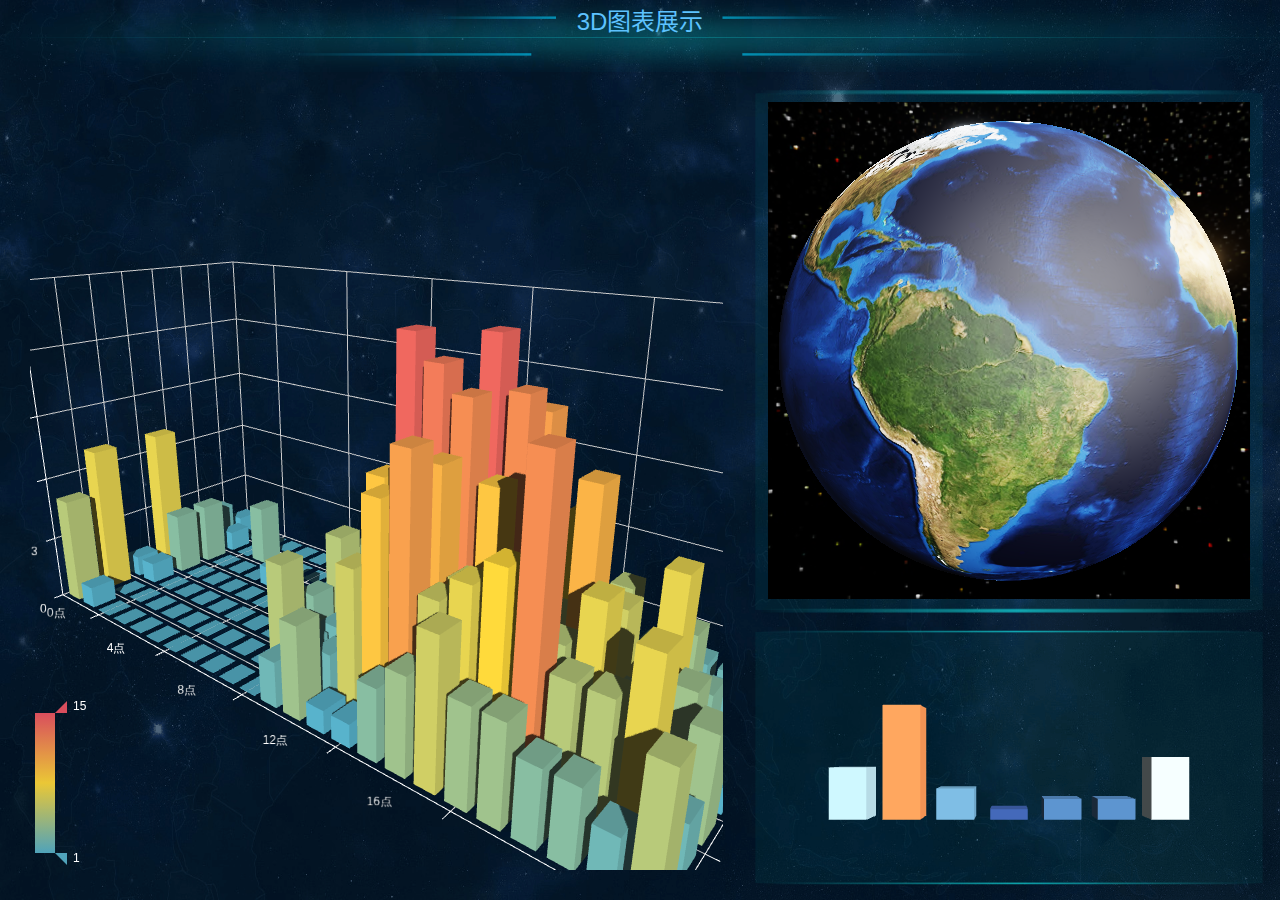
==== case02/index.html @ 2cf9951b "主页更改" ====
<!DOCTYPE html>

<html lang="zh-CN">
	<head>
		<meta charset="utf-8" />
	    <meta name="viewport" content="width=device-width,initial-scale=1,minimum-scale=1,maximum-scale=1,user-scalable=no" />
	    <meta http-equiv="X-UA-Compatible" content="IE=edge, chrome=1" />
		<title>3D图表展示</title>
		<link rel="stylesheet" href="css/bootstrap.min.css" />
		<link rel="stylesheet" href="css/app.css" />
	</head>
	
	<body class="bg05">
		<header class="header">
			<h3>3D图表展示</h3>
		</header>
		
		<div class="wrapper">
			<div class="container-fluid">
				<div class="row fill-h">
					<div class="col-lg-7 fill-h">
						<div class="xpanel-wrapper xpanel-wrapper-1">
							<div class="xpanel no-bg">
								<div class="fill-h" id="bar3D"></div>
							</div>
						</div>
					</div>
					<div class="col-lg-5 fill-h">
						<div class="xpanel-wrapper xpanel-wrapper-2-3">
							<div class="xpanel">
								<div class="fill-h" id="globe3D"></div>
							</div>
						</div>
						<div class="xpanel-wrapper xpanel-wrapper-1-3">
							<div class="xpanel">
								<div class="fill-h" id="bar2D"></div>
							</div>
						</div>
					</div>
				</div>
			</div>
		</div>
		
		<script type="text/javascript" src="js/jquery-3.3.1.min.js"></script>
		<script type="text/javascript" src="js/echarts.js"></script>
		<script type="text/javascript" src="js/echarts-gl.min.js"></script>
		<script type="text/javascript">
			$(function() {
				/******************* 3D柱形图 ******************/
				//初始化echarts实例
				const bar3D = echarts.init(document.getElementById("bar3D"));
				//数据
				const hours = ['0点', '1点', '2点', '3点', '4点', '5点', '6点', 
								'7点', '8点', '9点','10点','11点', '12点',
				        		'13点', '14点', '15点', '16点', '17点', '18点',
				        		'19点', '20点', '21点', '22点', '23点'];
				const days = ['星期一', '星期二', '星期三', '星期四', '星期五', '星期六', '星期天'];
				const data = [ //[hour, day, val]
					[0,0,5], [0,1,1], [0,2,0], [0,3,0],
					[0,4,0], [0,5,0], [0,6,0], [0,7,0],
					[0,8,0], [0,9,0], [0,10,0], [0,11,2],
					[0,12,4], [0,13,1], [0,14,1], [0,15,3],
					[0,16,4], [0,17,6], [0,18,4], [0,19,4],
					[0,20,3], [0,21,3], [0,22,2], [0,23,5],
					[1,0,7], [1,1,0], [1,2,0], [1,3,0], 
					[1,4,0], [1,5,0], [1,6,0], [1,7,0],
					[1,8,0], [1,9,0], [1,10,5], [1,11,2],
					[1,12,2], [1,13,6], [1,14,9], [1,15,11],
					[1,16,6], [1,17,7], [1,18,8], [1,19,12],
					[1,20,5], [1,21,5], [1,22,7], [1,23,2],
					[2,0,1], [2,1,1], [2,2,0], [2,3,0], 
					[2,4,0], [2,5,0], [2,6,0], [2,7,0],
					[2,8,0], [2,9,0], [2,10,3], [2,11,2],
					[2,12,1],[2,13,9],[2,14,8],[2,15,10],[2,16,6],[2,17,5],[2,18,5],[2,19,5],[2,20,7],[2,21,4],[2,22,2],[2,23,4],[3,0,7],[3,1,3],[3,2,0],[3,3,0],[3,4,0],[3,5,0],[3,6,0],[3,7,0],[3,8,1],[3,9,0],[3,10,5],[3,11,4],[3,12,7],[3,13,14],[3,14,13],[3,15,12],[3,16,9],[3,17,5],[3,18,5],[3,19,10],[3,20,6],[3,21,4],[3,22,4],[3,23,1],[4,0,1],[4,1,3],[4,2,0],[4,3,0],[4,4,0],[4,5,1],[4,6,0],[4,7,0],[4,8,0],[4,9,2],[4,10,4],[4,11,4],[4,12,2],[4,13,4],[4,14,4],[4,15,14],[4,16,12],[4,17,1],[4,18,8],[4,19,5],[4,20,3],[4,21,7],[4,22,3],[4,23,0],[5,0,2],[5,1,1],[5,2,0],[5,3,3],[5,4,0],[5,5,0],[5,6,0],[5,7,0],[5,8,2],[5,9,0],[5,10,4],[5,11,1],[5,12,5],[5,13,10],[5,14,5],[5,15,7],[5,16,11],[5,17,6],[5,18,0],[5,19,5],[5,20,3],[5,21,4],[5,22,2],[5,23,0],[6,0,1],[6,1,0],[6,2,0],[6,3,0],[6,4,0],[6,5,0],[6,6,0],[6,7,0],[6,8,0],[6,9,0],[6,10,1],[6,11,0],[6,12,2],[6,13,1],[6,14,3],[6,15,4],[6,16,0],[6,17,0],[6,18,0],[6,19,0],[6,20,1],[6,21,2],[6,22,2],[6,23,6]];
				const barOpt = {
				    tooltip: {
				    	formatter: function(params) {
				    		let series = params.seriesName;
				    		let val = params.value;
				    		return series + '<br/>' + 
				    			days[val[1]] + '<br/>' + 
				    			hours[val[0]] +'<br/>值：' + val[2];
				    	}
				    },
				    visualMap: {
				        max: 15,
				        min: 1,
				        calculable: true,
				        inRange: {
				            color: ['#50a3ba', '#eac736', '#d94e5d']
				        },
				        textStyle: {
				            color: '#fff'
				        }
				    },
				    grid3D: {
				    	boxWidth: 200,
				    	boxDepth: 80,
				        viewControl: {
				        	distance: 220, //视觉距离
				            autoRotate: false //自动旋转
				        },
				        light: { //光照配置
				            main: {
				                intensity: 1.2,
				                shadow: true
				            },
				            ambient: {
				                intensity: 0.3
				            }
				        },
				        axisLabel: {
				        	textStyle: {
				        		color: '#fff'
				        	}
				        },
				        axisLine: {
				        	lineStyle: {
				        		color: '#fff',
				        		width: 1
				        	}
				       	},
				       	axisPointer: {
				       		show: false
				       	}
				    },
				    xAxis3D: {
				        type: 'category',
				       	name: '',
				        data: hours
				    },
				    yAxis3D: {
				        type: 'category',
				        name: '',
				        data: days
				    },
				    zAxis3D: {
				        type: 'value',
						name: ''				        
				    },
				    series: [{
				        type: 'bar3D',
				        name: 'Bar3D',
				        data: data.map(function (item) {
				            return {
				                value: [item[1], item[0], item[2]]
				            }
				        }),
				        shading: 'lambert',
				        emphasis: {
				            label: {
				                textStyle: {
				                    fontSize: 16,
				                    color: '#900'
				                }
				            },
				            itemStyle: {
				                color: '#900'
				            }
				        }
				    }]
				};
				//渲染图表
				bar3D.setOption(barOpt);
				
				/****************** 3D地球 ********************/
				//初始化echart实例
				const globe3D = echarts.init(document.getElementById("globe3D"));
				//配置项
				const globeOpt = {
				    globe: {
				    	environment: 'img/bg09.jpg', //环境贴图
				        baseTexture: "img/globe.jpg", //地球的纹理
				        heightTexture: "img/globe.jpg", //地图的高度纹理
				        displacementScale: 0, //地球顶点位移的大小
				        shading: 'realistic', //着色效果，真实感渲染
				        realisticMaterial: { //真实感渲染配置
				            roughness: 0.8 //材质的粗糙度
				        },
				        postEffect: { //后处理特效配置
				            enable: true
				        },
				        light: { //光照设置
				            main: { //场景主光源设置，在globe设置中就是太阳光
				                intensity: 5, //主光源强度
				                shadow: true //是否投影
				            },
				            ambientCubemap: { //使用纹理作为光源的环境光， 会为物体提供漫反射和高光反射
				                texture: 'img/pisa.hdr', //环境光贴图
				                diffuseIntensity: 0.1 //漫反射强度
				            }
				        }
				    }
				};
				//渲染图表
				globe3D.setOption(globeOpt);
				
				/******************* 二维数据的3D展示 ******************/
				//初始化echarts实例
				const bar2D = echarts.init(document.getElementById("bar2D"));
				const xData = ['A', 'B', 'C', 'D', 'E', 'F', 'G'];
				const yData = [''];
				const data2 = [[0,0,5],[0,1,11],[0,2,3],[6,3,1],[6,4,2],[6,5,2],[6,6,6]];
				const barOpt2 = {
					visualMap: {
				        show: false,
				        max: 15,
				        inRange: {
				            color: ['#313695', '#4575b4', '#74add1', '#abd9e9', '#e0f3f8', '#ffffbf', '#fee090', '#fdae61', '#f46d43', '#d73027', '#a50026']
				        }
				    },
					grid3D: {
						show: false,
						left: 0,
						right: 0,
						top: 0,
						bottom: 0,
				        boxWidth: 300,
				        boxDepth: 20,
				        light: {
				            main: {
				                intensity: 1.2,
				                shadow: true
				            },
				            ambient: {
				                intensity: 0.3
				            }
				        },
				        viewControl:{
				            alpha: 0,
				            beta: 0
				        }
				    },
				    xAxis3D: {
				    	type: 'category',
				        name: '',
				        data: xData
				    },
				    yAxis3D: {
				    	type: 'category',
				        name: '',
				        data: yData
				    },
				    zAxis3D: {
				    	type: 'value',
				        name: ''
				    },
				    series: [{
				        type: 'bar3D',
				        data: data2.map(function (item) {
				            return {
				                value: [item[1], item[0], item[2]],
				            }
				        }),
				        shading: 'lambert',
				        label: {
				            textStyle: {
				                fontSize: 16,
				                borderWidth: 1
				            }
				        },
				        emphasis: {
				            label: {
				                textStyle: {
				                    fontSize: 20,
				                }
				            }
				        }
				    }]
				}
				//渲染图表
				bar2D.setOption(barOpt2);
				
				/********** 浏览器窗口改变时，重置报表大小 ****************/
				window.onresize = function() {
					bar3D.resize();
					globe3D.resize();
					bar2D.resize();
				}
			});
		</script>
	</body>
</html>
---- case02/css/app.css ----
@charset "utf-8";

/********** Global **********/
/*
 *常用背景色： #0f1c30 #0b0f34 (6,64,102) (29,45,57) (7,33,58) (8,13,28) (15,43,36)
 */
html, body {
	width:100%;
	height:100%;
	min-height:635px;
	font-family:"microsoft yahei", arial, sans-serif;
	background-color:#0f1c30;
	background-repeat:no-repeat;
	background-position:center;
	background-size:100% 100%;
	overflow-x:hidden;
	overflow-y:auto;
}
body.bg05 {background-image:url("../img/bg05.png");}
body.bg06 {background-image:url("../img/bg06.png");}
body.bg07 {background-image:url("../img/bg07.png");}
body.bg08 {background-image:url("../img/bg08.png");}
.header {
	margin:0 auto;
	width:100%;
	height:72px;
	max-width:1920px;
	background:url("../img/header.png") center no-repeat;
	background-size:100% 100%;
}
.header h3 {
	margin:0;
	padding:0;
	line-height:44px;
	text-align:center;
	font-size:24px;
	color:#5dc2fe;
}
.wrapper {position:absolute;top:87px;bottom:0;left:0;right:0;min-height:545px;}
.container-fluid {height:100%;min-height:100%;}
.row {margin-left:-7px;margin-right:-8px;}
.row>div {padding-left:7px;padding-right:8px;}
.xpanel-wrapper {padding-bottom:15px;box-sizing:border-box;}
.xpanel-wrapper-1 {height:100%;}
.xpanel-wrapper-2 {height:50%;}
.xpanel-wrapper-1-3 {height:33.33333%;}
.xpanel-wrapper-2-3 {height:66.66666%;}
.xpanel {
	padding:15px;
	height:100%;
	min-height:170px;
	background:url("../img/panel.png") center no-repeat;
	background-size:100% 100%;
	box-sizing:border-box;
}

/* tool */
.fill-h {height:100%;min-height:100%;}
.no-margin {margin:0 !important;}
.no-padding {padding:0 !important;}
.no-bg {background:none !important;}
.no-border {border:0 !important;}

/* scrollbar */
::-webkit-scrollbar {width:0;height:0;}
::-webkit-scrollbar-track {background-color:transparent;}
::-webkit-scrollbar-thumb {border-radius:5px;background-color:rgba(0, 0, 0, 0.3);}
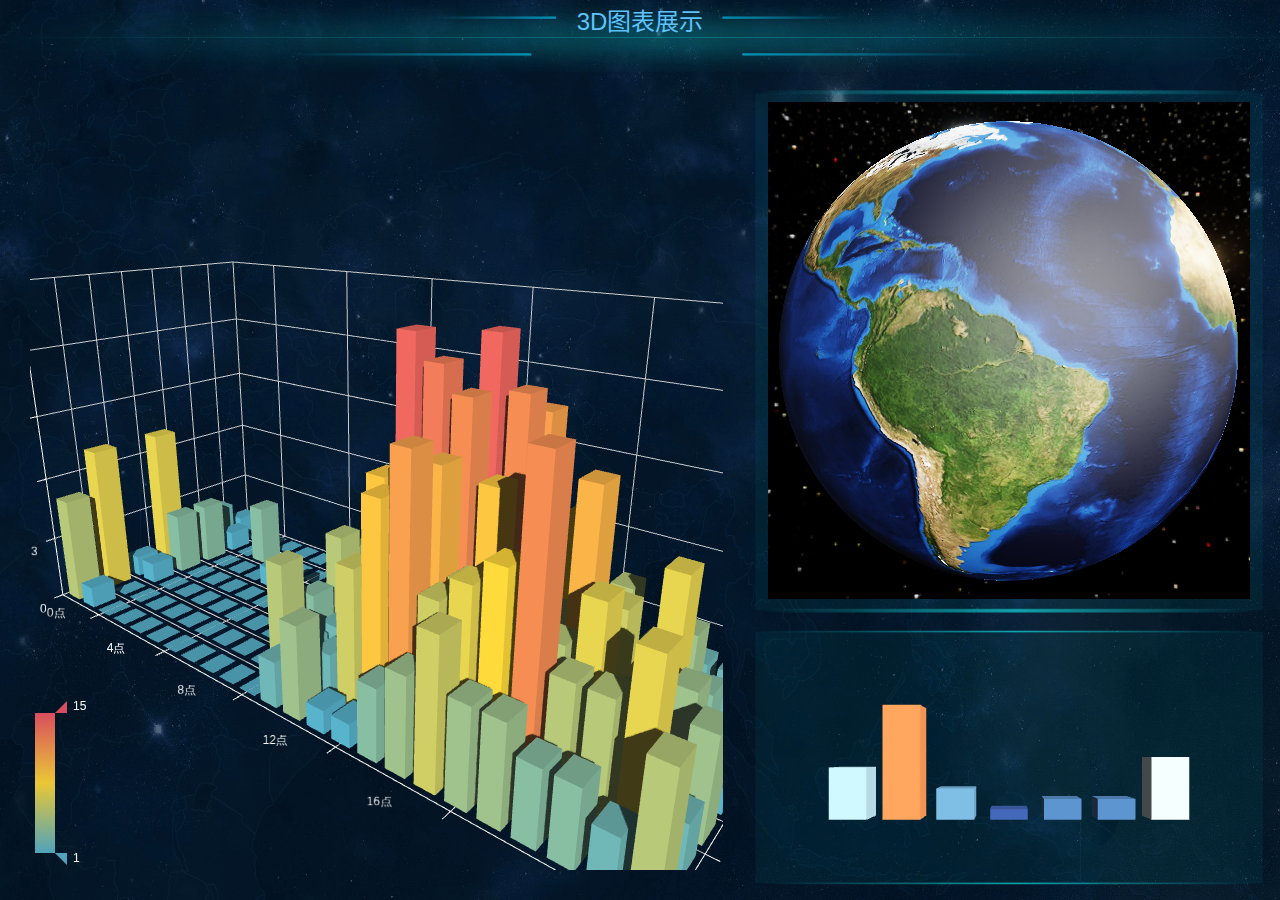
==== commit 8d29d4e6: "删减一些东西" ====
--- a/case02/index.html
+++ b/case02/index.html
@@ -1,283 +1,447 @@
 <!DOCTYPE html>
 
 <html lang="zh-CN">
-	<head>
-		<meta charset="utf-8" />
-	    <meta name="viewport" content="width=device-width,initial-scale=1,minimum-scale=1,maximum-scale=1,user-scalable=no" />
-	    <meta http-equiv="X-UA-Compatible" content="IE=edge, chrome=1" />
-		<title>3D图表展示</title>
-		<link rel="stylesheet" href="css/bootstrap.min.css" />
-		<link rel="stylesheet" href="css/app.css" />
-	</head>
-	
-	<body class="bg05">
-		<header class="header">
-			<h3>3D图表展示</h3>
-		</header>
-		
-		<div class="wrapper">
-			<div class="container-fluid">
-				<div class="row fill-h">
-					<div class="col-lg-7 fill-h">
-						<div class="xpanel-wrapper xpanel-wrapper-1">
-							<div class="xpanel no-bg">
-								<div class="fill-h" id="bar3D"></div>
-							</div>
-						</div>
-					</div>
-					<div class="col-lg-5 fill-h">
-						<div class="xpanel-wrapper xpanel-wrapper-2-3">
-							<div class="xpanel">
-								<div class="fill-h" id="globe3D"></div>
-							</div>
-						</div>
-						<div class="xpanel-wrapper xpanel-wrapper-1-3">
-							<div class="xpanel">
-								<div class="fill-h" id="bar2D"></div>
-							</div>
-						</div>
-					</div>
-				</div>
-			</div>
-		</div>
-		
-		<script type="text/javascript" src="js/jquery-3.3.1.min.js"></script>
-		<script type="text/javascript" src="js/echarts.js"></script>
-		<script type="text/javascript" src="js/echarts-gl.min.js"></script>
-		<script type="text/javascript">
-			$(function() {
-				/******************* 3D柱形图 ******************/
-				//初始化echarts实例
-				const bar3D = echarts.init(document.getElementById("bar3D"));
-				//数据
-				const hours = ['0点', '1点', '2点', '3点', '4点', '5点', '6点', 
-								'7点', '8点', '9点','10点','11点', '12点',
-				        		'13点', '14点', '15点', '16点', '17点', '18点',
-				        		'19点', '20点', '21点', '22点', '23点'];
-				const days = ['星期一', '星期二', '星期三', '星期四', '星期五', '星期六', '星期天'];
-				const data = [ //[hour, day, val]
-					[0,0,5], [0,1,1], [0,2,0], [0,3,0],
-					[0,4,0], [0,5,0], [0,6,0], [0,7,0],
-					[0,8,0], [0,9,0], [0,10,0], [0,11,2],
-					[0,12,4], [0,13,1], [0,14,1], [0,15,3],
-					[0,16,4], [0,17,6], [0,18,4], [0,19,4],
-					[0,20,3], [0,21,3], [0,22,2], [0,23,5],
-					[1,0,7], [1,1,0], [1,2,0], [1,3,0], 
-					[1,4,0], [1,5,0], [1,6,0], [1,7,0],
-					[1,8,0], [1,9,0], [1,10,5], [1,11,2],
-					[1,12,2], [1,13,6], [1,14,9], [1,15,11],
-					[1,16,6], [1,17,7], [1,18,8], [1,19,12],
-					[1,20,5], [1,21,5], [1,22,7], [1,23,2],
-					[2,0,1], [2,1,1], [2,2,0], [2,3,0], 
-					[2,4,0], [2,5,0], [2,6,0], [2,7,0],
-					[2,8,0], [2,9,0], [2,10,3], [2,11,2],
-					[2,12,1],[2,13,9],[2,14,8],[2,15,10],[2,16,6],[2,17,5],[2,18,5],[2,19,5],[2,20,7],[2,21,4],[2,22,2],[2,23,4],[3,0,7],[3,1,3],[3,2,0],[3,3,0],[3,4,0],[3,5,0],[3,6,0],[3,7,0],[3,8,1],[3,9,0],[3,10,5],[3,11,4],[3,12,7],[3,13,14],[3,14,13],[3,15,12],[3,16,9],[3,17,5],[3,18,5],[3,19,10],[3,20,6],[3,21,4],[3,22,4],[3,23,1],[4,0,1],[4,1,3],[4,2,0],[4,3,0],[4,4,0],[4,5,1],[4,6,0],[4,7,0],[4,8,0],[4,9,2],[4,10,4],[4,11,4],[4,12,2],[4,13,4],[4,14,4],[4,15,14],[4,16,12],[4,17,1],[4,18,8],[4,19,5],[4,20,3],[4,21,7],[4,22,3],[4,23,0],[5,0,2],[5,1,1],[5,2,0],[5,3,3],[5,4,0],[5,5,0],[5,6,0],[5,7,0],[5,8,2],[5,9,0],[5,10,4],[5,11,1],[5,12,5],[5,13,10],[5,14,5],[5,15,7],[5,16,11],[5,17,6],[5,18,0],[5,19,5],[5,20,3],[5,21,4],[5,22,2],[5,23,0],[6,0,1],[6,1,0],[6,2,0],[6,3,0],[6,4,0],[6,5,0],[6,6,0],[6,7,0],[6,8,0],[6,9,0],[6,10,1],[6,11,0],[6,12,2],[6,13,1],[6,14,3],[6,15,4],[6,16,0],[6,17,0],[6,18,0],[6,19,0],[6,20,1],[6,21,2],[6,22,2],[6,23,6]];
-				const barOpt = {
-				    tooltip: {
-				    	formatter: function(params) {
-				    		let series = params.seriesName;
-				    		let val = params.value;
-				    		return series + '<br/>' + 
-				    			days[val[1]] + '<br/>' + 
-				    			hours[val[0]] +'<br/>值：' + val[2];
-				    	}
-				    },
-				    visualMap: {
-				        max: 15,
-				        min: 1,
-				        calculable: true,
-				        inRange: {
-				            color: ['#50a3ba', '#eac736', '#d94e5d']
-				        },
-				        textStyle: {
-				            color: '#fff'
-				        }
-				    },
-				    grid3D: {
-				    	boxWidth: 200,
-				    	boxDepth: 80,
-				        viewControl: {
-				        	distance: 220, //视觉距离
-				            autoRotate: false //自动旋转
-				        },
-				        light: { //光照配置
-				            main: {
-				                intensity: 1.2,
-				                shadow: true
-				            },
-				            ambient: {
-				                intensity: 0.3
-				            }
-				        },
-				        axisLabel: {
-				        	textStyle: {
-				        		color: '#fff'
-				        	}
-				        },
-				        axisLine: {
-				        	lineStyle: {
-				        		color: '#fff',
-				        		width: 1
-				        	}
-				       	},
-				       	axisPointer: {
-				       		show: false
-				       	}
-				    },
-				    xAxis3D: {
-				        type: 'category',
-				       	name: '',
-				        data: hours
-				    },
-				    yAxis3D: {
-				        type: 'category',
-				        name: '',
-				        data: days
-				    },
-				    zAxis3D: {
-				        type: 'value',
-						name: ''				        
-				    },
-				    series: [{
-				        type: 'bar3D',
-				        name: 'Bar3D',
-				        data: data.map(function (item) {
-				            return {
-				                value: [item[1], item[0], item[2]]
-				            }
-				        }),
-				        shading: 'lambert',
-				        emphasis: {
-				            label: {
-				                textStyle: {
-				                    fontSize: 16,
-				                    color: '#900'
-				                }
-				            },
-				            itemStyle: {
-				                color: '#900'
-				            }
-				        }
-				    }]
-				};
-				//渲染图表
-				bar3D.setOption(barOpt);
-				
-				/****************** 3D地球 ********************/
-				//初始化echart实例
-				const globe3D = echarts.init(document.getElementById("globe3D"));
-				//配置项
-				const globeOpt = {
-				    globe: {
-				    	environment: 'img/bg09.jpg', //环境贴图
-				        baseTexture: "img/globe.jpg", //地球的纹理
-				        heightTexture: "img/globe.jpg", //地图的高度纹理
-				        displacementScale: 0, //地球顶点位移的大小
-				        shading: 'realistic', //着色效果，真实感渲染
-				        realisticMaterial: { //真实感渲染配置
-				            roughness: 0.8 //材质的粗糙度
-				        },
-				        postEffect: { //后处理特效配置
-				            enable: true
-				        },
-				        light: { //光照设置
-				            main: { //场景主光源设置，在globe设置中就是太阳光
-				                intensity: 5, //主光源强度
-				                shadow: true //是否投影
-				            },
-				            ambientCubemap: { //使用纹理作为光源的环境光， 会为物体提供漫反射和高光反射
-				                texture: 'img/pisa.hdr', //环境光贴图
-				                diffuseIntensity: 0.1 //漫反射强度
-				            }
-				        }
-				    }
-				};
-				//渲染图表
-				globe3D.setOption(globeOpt);
-				
-				/******************* 二维数据的3D展示 ******************/
-				//初始化echarts实例
-				const bar2D = echarts.init(document.getElementById("bar2D"));
-				const xData = ['A', 'B', 'C', 'D', 'E', 'F', 'G'];
-				const yData = [''];
-				const data2 = [[0,0,5],[0,1,11],[0,2,3],[6,3,1],[6,4,2],[6,5,2],[6,6,6]];
-				const barOpt2 = {
-					visualMap: {
-				        show: false,
-				        max: 15,
-				        inRange: {
-				            color: ['#313695', '#4575b4', '#74add1', '#abd9e9', '#e0f3f8', '#ffffbf', '#fee090', '#fdae61', '#f46d43', '#d73027', '#a50026']
-				        }
-				    },
-					grid3D: {
-						show: false,
-						left: 0,
-						right: 0,
-						top: 0,
-						bottom: 0,
-				        boxWidth: 300,
-				        boxDepth: 20,
-				        light: {
-				            main: {
-				                intensity: 1.2,
-				                shadow: true
-				            },
-				            ambient: {
-				                intensity: 0.3
-				            }
-				        },
-				        viewControl:{
-				            alpha: 0,
-				            beta: 0
-				        }
-				    },
-				    xAxis3D: {
-				    	type: 'category',
-				        name: '',
-				        data: xData
-				    },
-				    yAxis3D: {
-				    	type: 'category',
-				        name: '',
-				        data: yData
-				    },
-				    zAxis3D: {
-				    	type: 'value',
-				        name: ''
-				    },
-				    series: [{
-				        type: 'bar3D',
-				        data: data2.map(function (item) {
-				            return {
-				                value: [item[1], item[0], item[2]],
-				            }
-				        }),
-				        shading: 'lambert',
-				        label: {
-				            textStyle: {
-				                fontSize: 16,
-				                borderWidth: 1
-				            }
-				        },
-				        emphasis: {
-				            label: {
-				                textStyle: {
-				                    fontSize: 20,
-				                }
-				            }
-				        }
-				    }]
-				}
-				//渲染图表
-				bar2D.setOption(barOpt2);
-				
-				/********** 浏览器窗口改变时，重置报表大小 ****************/
-				window.onresize = function() {
-					bar3D.resize();
-					globe3D.resize();
-					bar2D.resize();
-				}
-			});
-		</script>
-	</body>
+
+<head>
+    <meta charset="utf-8" />
+    <meta name="viewport" content="width=device-width,initial-scale=1,minimum-scale=1,maximum-scale=1,user-scalable=no" />
+    <meta http-equiv="X-UA-Compatible" content="IE=edge, chrome=1" />
+    <title>3D图表展示</title>
+    <link rel="stylesheet" href="css/bootstrap.min.css" />
+    <link rel="stylesheet" href="css/app.css" />
+</head>
+
+<body class="bg05">
+    <header class="header">
+        <h3>3D图表展示</h3>
+    </header>
+
+    <div class="wrapper">
+        <div class="container-fluid">
+            <div class="row fill-h">
+                <div class="col-lg-7 fill-h">
+                    <div class="xpanel-wrapper xpanel-wrapper-1">
+                        <div class="xpanel no-bg">
+                            <div class="fill-h" id="bar3D"></div>
+                        </div>
+                    </div>
+                </div>
+                <div class="col-lg-5 fill-h">
+                    <div class="xpanel-wrapper xpanel-wrapper-2-3">
+                        <div class="xpanel">
+                            <div class="fill-h" id="globe3D"></div>
+                        </div>
+                    </div>
+                    <div class="xpanel-wrapper xpanel-wrapper-1-3">
+                        <div class="xpanel">
+                            <div class="fill-h" id="bar2D"></div>
+                        </div>
+                    </div>
+                </div>
+            </div>
+        </div>
+    </div>
+
+    <script type="text/javascript" src="js/jquery-3.3.1.min.js"></script>
+    <script type="text/javascript" src="js/echarts.js"></script>
+    <script type="text/javascript" src="js/echarts-gl.min.js"></script>
+    <script type="text/javascript">
+        $(function() {
+            /******************* 3D柱形图 ******************/
+            //初始化echarts实例
+            const bar3D = echarts.init(document.getElementById("bar3D"));
+            //数据
+            const hours = ['0点', '1点', '2点', '3点', '4点', '5点', '6点',
+                '7点', '8点', '9点', '10点', '11点', '12点',
+                '13点', '14点', '15点', '16点', '17点', '18点',
+                '19点', '20点', '21点', '22点', '23点'
+            ];
+            const days = ['星期一', '星期二', '星期三', '星期四', '星期五', '星期六', '星期天'];
+            const data = [ //[hour, day, val]
+                [0, 0, 5],
+                [0, 1, 1],
+                [0, 2, 0],
+                [0, 3, 0],
+                [0, 4, 0],
+                [0, 5, 0],
+                [0, 6, 0],
+                [0, 7, 0],
+                [0, 8, 0],
+                [0, 9, 0],
+                [0, 10, 0],
+                [0, 11, 2],
+                [0, 12, 4],
+                [0, 13, 1],
+                [0, 14, 1],
+                [0, 15, 3],
+                [0, 16, 4],
+                [0, 17, 6],
+                [0, 18, 4],
+                [0, 19, 4],
+                [0, 20, 3],
+                [0, 21, 3],
+                [0, 22, 2],
+                [0, 23, 5],
+                [1, 0, 7],
+                [1, 1, 0],
+                [1, 2, 0],
+                [1, 3, 0],
+                [1, 4, 0],
+                [1, 5, 0],
+                [1, 6, 0],
+                [1, 7, 0],
+                [1, 8, 0],
+                [1, 9, 0],
+                [1, 10, 5],
+                [1, 11, 2],
+                [1, 12, 2],
+                [1, 13, 6],
+                [1, 14, 9],
+                [1, 15, 11],
+                [1, 16, 6],
+                [1, 17, 7],
+                [1, 18, 8],
+                [1, 19, 12],
+                [1, 20, 5],
+                [1, 21, 5],
+                [1, 22, 7],
+                [1, 23, 2],
+                [2, 0, 1],
+                [2, 1, 1],
+                [2, 2, 0],
+                [2, 3, 0],
+                [2, 4, 0],
+                [2, 5, 0],
+                [2, 6, 0],
+                [2, 7, 0],
+                [2, 8, 0],
+                [2, 9, 0],
+                [2, 10, 3],
+                [2, 11, 2],
+                [2, 12, 1],
+                [2, 13, 9],
+                [2, 14, 8],
+                [2, 15, 10],
+                [2, 16, 6],
+                [2, 17, 5],
+                [2, 18, 5],
+                [2, 19, 5],
+                [2, 20, 7],
+                [2, 21, 4],
+                [2, 22, 2],
+                [2, 23, 4],
+                [3, 0, 7],
+                [3, 1, 3],
+                [3, 2, 0],
+                [3, 3, 0],
+                [3, 4, 0],
+                [3, 5, 0],
+                [3, 6, 0],
+                [3, 7, 0],
+                [3, 8, 1],
+                [3, 9, 0],
+                [3, 10, 5],
+                [3, 11, 4],
+                [3, 12, 7],
+                [3, 13, 14],
+                [3, 14, 13],
+                [3, 15, 12],
+                [3, 16, 9],
+                [3, 17, 5],
+                [3, 18, 5],
+                [3, 19, 10],
+                [3, 20, 6],
+                [3, 21, 4],
+                [3, 22, 4],
+                [3, 23, 1],
+                [4, 0, 1],
+                [4, 1, 3],
+                [4, 2, 0],
+                [4, 3, 0],
+                [4, 4, 0],
+                [4, 5, 1],
+                [4, 6, 0],
+                [4, 7, 0],
+                [4, 8, 0],
+                [4, 9, 2],
+                [4, 10, 4],
+                [4, 11, 4],
+                [4, 12, 2],
+                [4, 13, 4],
+                [4, 14, 4],
+                [4, 15, 14],
+                [4, 16, 12],
+                [4, 17, 1],
+                [4, 18, 8],
+                [4, 19, 5],
+                [4, 20, 3],
+                [4, 21, 7],
+                [4, 22, 3],
+                [4, 23, 0],
+                [5, 0, 2],
+                [5, 1, 1],
+                [5, 2, 0],
+                [5, 3, 3],
+                [5, 4, 0],
+                [5, 5, 0],
+                [5, 6, 0],
+                [5, 7, 0],
+                [5, 8, 2],
+                [5, 9, 0],
+                [5, 10, 4],
+                [5, 11, 1],
+                [5, 12, 5],
+                [5, 13, 10],
+                [5, 14, 5],
+                [5, 15, 7],
+                [5, 16, 11],
+                [5, 17, 6],
+                [5, 18, 0],
+                [5, 19, 5],
+                [5, 20, 3],
+                [5, 21, 4],
+                [5, 22, 2],
+                [5, 23, 0],
+                [6, 0, 1],
+                [6, 1, 0],
+                [6, 2, 0],
+                [6, 3, 0],
+                [6, 4, 0],
+                [6, 5, 0],
+                [6, 6, 0],
+                [6, 7, 0],
+                [6, 8, 0],
+                [6, 9, 0],
+                [6, 10, 1],
+                [6, 11, 0],
+                [6, 12, 2],
+                [6, 13, 1],
+                [6, 14, 3],
+                [6, 15, 4],
+                [6, 16, 0],
+                [6, 17, 0],
+                [6, 18, 0],
+                [6, 19, 0],
+                [6, 20, 1],
+                [6, 21, 2],
+                [6, 22, 2],
+                [6, 23, 6]
+            ];
+            const barOpt = {
+                tooltip: {
+                    formatter: function(params) {
+                        let series = params.seriesName;
+                        let val = params.value;
+                        return series + '<br/>' +
+                            days[val[1]] + '<br/>' +
+                            hours[val[0]] + '<br/>值：' + val[2];
+                    }
+                },
+                visualMap: {
+                    max: 15,
+                    min: 1,
+                    calculable: true,
+                    inRange: {
+                        color: ['#50a3ba', '#eac736', '#d94e5d']
+                    },
+                    textStyle: {
+                        color: '#fff'
+                    }
+                },
+                grid3D: {
+                    boxWidth: 200,
+                    boxDepth: 80,
+                    viewControl: {
+                        distance: 220, //视觉距离
+                        autoRotate: false //自动旋转
+                    },
+                    light: { //光照配置
+                        main: {
+                            intensity: 1.2,
+                            shadow: true
+                        },
+                        ambient: {
+                            intensity: 0.3
+                        }
+                    },
+                    axisLabel: {
+                        textStyle: {
+                            color: '#fff'
+                        }
+                    },
+                    axisLine: {
+                        lineStyle: {
+                            color: '#fff',
+                            width: 1
+                        }
+                    },
+                    axisPointer: {
+                        show: false
+                    }
+                },
+                xAxis3D: {
+                    type: 'category',
+                    name: '',
+                    data: hours
+                },
+                yAxis3D: {
+                    type: 'category',
+                    name: '',
+                    data: days
+                },
+                zAxis3D: {
+                    type: 'value',
+                    name: ''
+                },
+                series: [{
+                    type: 'bar3D',
+                    name: 'Bar3D',
+                    data: data.map(function(item) {
+                        return {
+                            value: [item[1], item[0], item[2]]
+                        }
+                    }),
+                    shading: 'lambert',
+                    emphasis: {
+                        label: {
+                            textStyle: {
+                                fontSize: 16,
+                                color: '#900'
+                            }
+                        },
+                        itemStyle: {
+                            color: '#900'
+                        }
+                    }
+                }]
+            };
+            //渲染图表
+            bar3D.setOption(barOpt);
+
+            /****************** 3D地球 ********************/
+            //初始化echart实例
+            const globe3D = echarts.init(document.getElementById("globe3D"));
+            //配置项
+            const globeOpt = {
+                globe: {
+                    environment: 'img/bg09.jpg', //环境贴图
+                    baseTexture: "img/globe.jpg", //地球的纹理
+                    heightTexture: "img/globe.jpg", //地图的高度纹理
+                    displacementScale: 0, //地球顶点位移的大小
+                    shading: 'realistic', //着色效果，真实感渲染
+                    realisticMaterial: { //真实感渲染配置
+                        roughness: 0.8 //材质的粗糙度
+                    },
+                    postEffect: { //后处理特效配置
+                        enable: true
+                    },
+                    light: { //光照设置
+                        main: { //场景主光源设置，在globe设置中就是太阳光
+                            intensity: 5, //主光源强度
+                            shadow: true //是否投影
+                        },
+                        ambientCubemap: { //使用纹理作为光源的环境光， 会为物体提供漫反射和高光反射
+                            texture: 'img/pisa.hdr', //环境光贴图
+                            diffuseIntensity: 0.1 //漫反射强度
+                        }
+                    }
+                }
+            };
+            //渲染图表
+            globe3D.setOption(globeOpt);
+
+            /******************* 二维数据的3D展示 ******************/
+            //初始化echarts实例
+            const bar2D = echarts.init(document.getElementById("bar2D"));
+            const xData = ['A', 'B', 'C', 'D', 'E', 'F', 'G'];
+            const yData = [''];
+            const data2 = [
+                [0, 0, 5],
+                [0, 1, 11],
+                [0, 2, 3],
+                [6, 3, 1],
+                [6, 4, 2],
+                [6, 5, 2],
+                [6, 6, 6]
+            ];
+            const barOpt2 = {
+                    visualMap: {
+                        show: false,
+                        max: 15,
+                        inRange: {
+                            color: ['#313695', '#4575b4', '#74add1', '#abd9e9', '#e0f3f8', '#ffffbf', '#fee090', '#fdae61', '#f46d43', '#d73027', '#a50026']
+                        }
+                    },
+                    grid3D: {
+                        show: false,
+                        left: 0,
+                        right: 0,
+                        top: 0,
+                        bottom: 0,
+                        boxWidth: 300,
+                        boxDepth: 20,
+                        light: {
+                            main: {
+                                intensity: 1.2,
+                                shadow: true
+                            },
+                            ambient: {
+                                intensity: 0.3
+                            }
+                        },
+                        viewControl: {
+                            alpha: 0,
+                            beta: 0
+                        }
+                    },
+                    xAxis3D: {
+                        type: 'category',
+                        name: '',
+                        data: xData
+                    },
+                    yAxis3D: {
+                        type: 'category',
+                        name: '',
+                        data: yData
+                    },
+                    zAxis3D: {
+                        type: 'value',
+                        name: ''
+                    },
+                    series: [{
+                        type: 'bar3D',
+                        data: data2.map(function(item) {
+                            return {
+                                value: [item[1], item[0], item[2]],
+                            }
+                        }),
+                        shading: 'lambert',
+                        label: {
+                            textStyle: {
+                                fontSize: 16,
+                                borderWidth: 1
+                            }
+                        },
+                        emphasis: {
+                            label: {
+                                textStyle: {
+                                    fontSize: 20,
+                                }
+                            }
+                        }
+                    }]
+                }
+                //渲染图表
+            bar2D.setOption(barOpt2);
+
+            /********** 浏览器窗口改变时，重置报表大小 ****************/
+            window.onresize = function() {
+                bar3D.resize();
+                globe3D.resize();
+                bar2D.resize();
+            }
+        });
+    </script>
+</body>
+
 </html>--- a/case02/css/app.css
+++ b/case02/css/app.css
@@ -1,67 +1,151 @@
 @charset "utf-8";
 
 /********** Global **********/
+
+
 /*
  *常用背景色： #0f1c30 #0b0f34 (6,64,102) (29,45,57) (7,33,58) (8,13,28) (15,43,36)
  */
-html, body {
-	width:100%;
-	height:100%;
-	min-height:635px;
-	font-family:"microsoft yahei", arial, sans-serif;
-	background-color:#0f1c30;
-	background-repeat:no-repeat;
-	background-position:center;
-	background-size:100% 100%;
-	overflow-x:hidden;
-	overflow-y:auto;
-}
-body.bg05 {background-image:url("../img/bg05.png");}
-body.bg06 {background-image:url("../img/bg06.png");}
-body.bg07 {background-image:url("../img/bg07.png");}
-body.bg08 {background-image:url("../img/bg08.png");}
-.header {
-	margin:0 auto;
-	width:100%;
-	height:72px;
-	max-width:1920px;
-	background:url("../img/header.png") center no-repeat;
-	background-size:100% 100%;
-}
-.header h3 {
-	margin:0;
-	padding:0;
-	line-height:44px;
-	text-align:center;
-	font-size:24px;
-	color:#5dc2fe;
-}
-.wrapper {position:absolute;top:87px;bottom:0;left:0;right:0;min-height:545px;}
-.container-fluid {height:100%;min-height:100%;}
-.row {margin-left:-7px;margin-right:-8px;}
-.row>div {padding-left:7px;padding-right:8px;}
-.xpanel-wrapper {padding-bottom:15px;box-sizing:border-box;}
-.xpanel-wrapper-1 {height:100%;}
-.xpanel-wrapper-2 {height:50%;}
-.xpanel-wrapper-1-3 {height:33.33333%;}
-.xpanel-wrapper-2-3 {height:66.66666%;}
-.xpanel {
-	padding:15px;
-	height:100%;
-	min-height:170px;
-	background:url("../img/panel.png") center no-repeat;
-	background-size:100% 100%;
-	box-sizing:border-box;
+
+html,
+body {
+    width: 100%;
+    height: 100%;
+    min-height: 635px;
+    font-family: "microsoft yahei", arial, sans-serif;
+    background-color: #0f1c30;
+    background-repeat: no-repeat;
+    background-position: center;
+    background-size: 100% 100%;
+    overflow-x: hidden;
+    overflow-y: auto;
 }
 
+body.bg05 {
+    background-image: url("../img/bg05.png");
+}
+
+body.bg06 {
+    background-image: url("../img/bg06.png");
+}
+
+body.bg07 {
+    background-image: url("../img/bg07.png");
+}
+
+body.bg08 {
+    background-image: url("../img/bg08.png");
+}
+
+.header {
+    margin: 0 auto;
+    width: 100%;
+    height: 72px;
+    max-width: 1920px;
+    background: url("../img/header.png") center no-repeat;
+    background-size: 100% 100%;
+}
+
+.header h3 {
+    margin: 0;
+    padding: 0;
+    line-height: 44px;
+    text-align: center;
+    font-size: 24px;
+    color: #5dc2fe;
+}
+
+.wrapper {
+    position: absolute;
+    top: 87px;
+    bottom: 0;
+    left: 0;
+    right: 0;
+    min-height: 545px;
+}
+
+.container-fluid {
+    height: 100%;
+    min-height: 100%;
+}
+
+.row {
+    margin-left: -7px;
+    margin-right: -8px;
+}
+
+.row>div {
+    padding-left: 7px;
+    padding-right: 8px;
+}
+
+.xpanel-wrapper {
+    padding-bottom: 15px;
+    box-sizing: border-box;
+}
+
+.xpanel-wrapper-1 {
+    height: 100%;
+}
+
+.xpanel-wrapper-2 {
+    height: 50%;
+}
+
+.xpanel-wrapper-1-3 {
+    height: 33.33333%;
+}
+
+.xpanel-wrapper-2-3 {
+    height: 66.66666%;
+}
+
+.xpanel {
+    padding: 15px;
+    height: 100%;
+    min-height: 170px;
+    background: url("../img/panel.png") center no-repeat;
+    background-size: 100% 100%;
+    box-sizing: border-box;
+}
+
+
 /* tool */
-.fill-h {height:100%;min-height:100%;}
-.no-margin {margin:0 !important;}
-.no-padding {padding:0 !important;}
-.no-bg {background:none !important;}
-.no-border {border:0 !important;}
+
+.fill-h {
+    height: 100%;
+    min-height: 100%;
+}
+
+.no-margin {
+    margin: 0 !important;
+}
+
+.no-padding {
+    padding: 0 !important;
+}
+
+.no-bg {
+    background: none !important;
+}
+
+.no-border {
+    border: 0 !important;
+}
+
 
 /* scrollbar */
-::-webkit-scrollbar {width:0;height:0;}
-::-webkit-scrollbar-track {background-color:transparent;}
-::-webkit-scrollbar-thumb {border-radius:5px;background-color:rgba(0, 0, 0, 0.3);}+
+::-webkit-scrollbar {
+    width: 0;
+    height: 0;
+}
+
+::-webkit-scrollbar-track {
+    background-color: transparent;
+}
+
+::-webkit-scrollbar-thumb {
+    border-radius: 5px;
+    background-color: rgba(0, 0, 0, 0.3);
+}